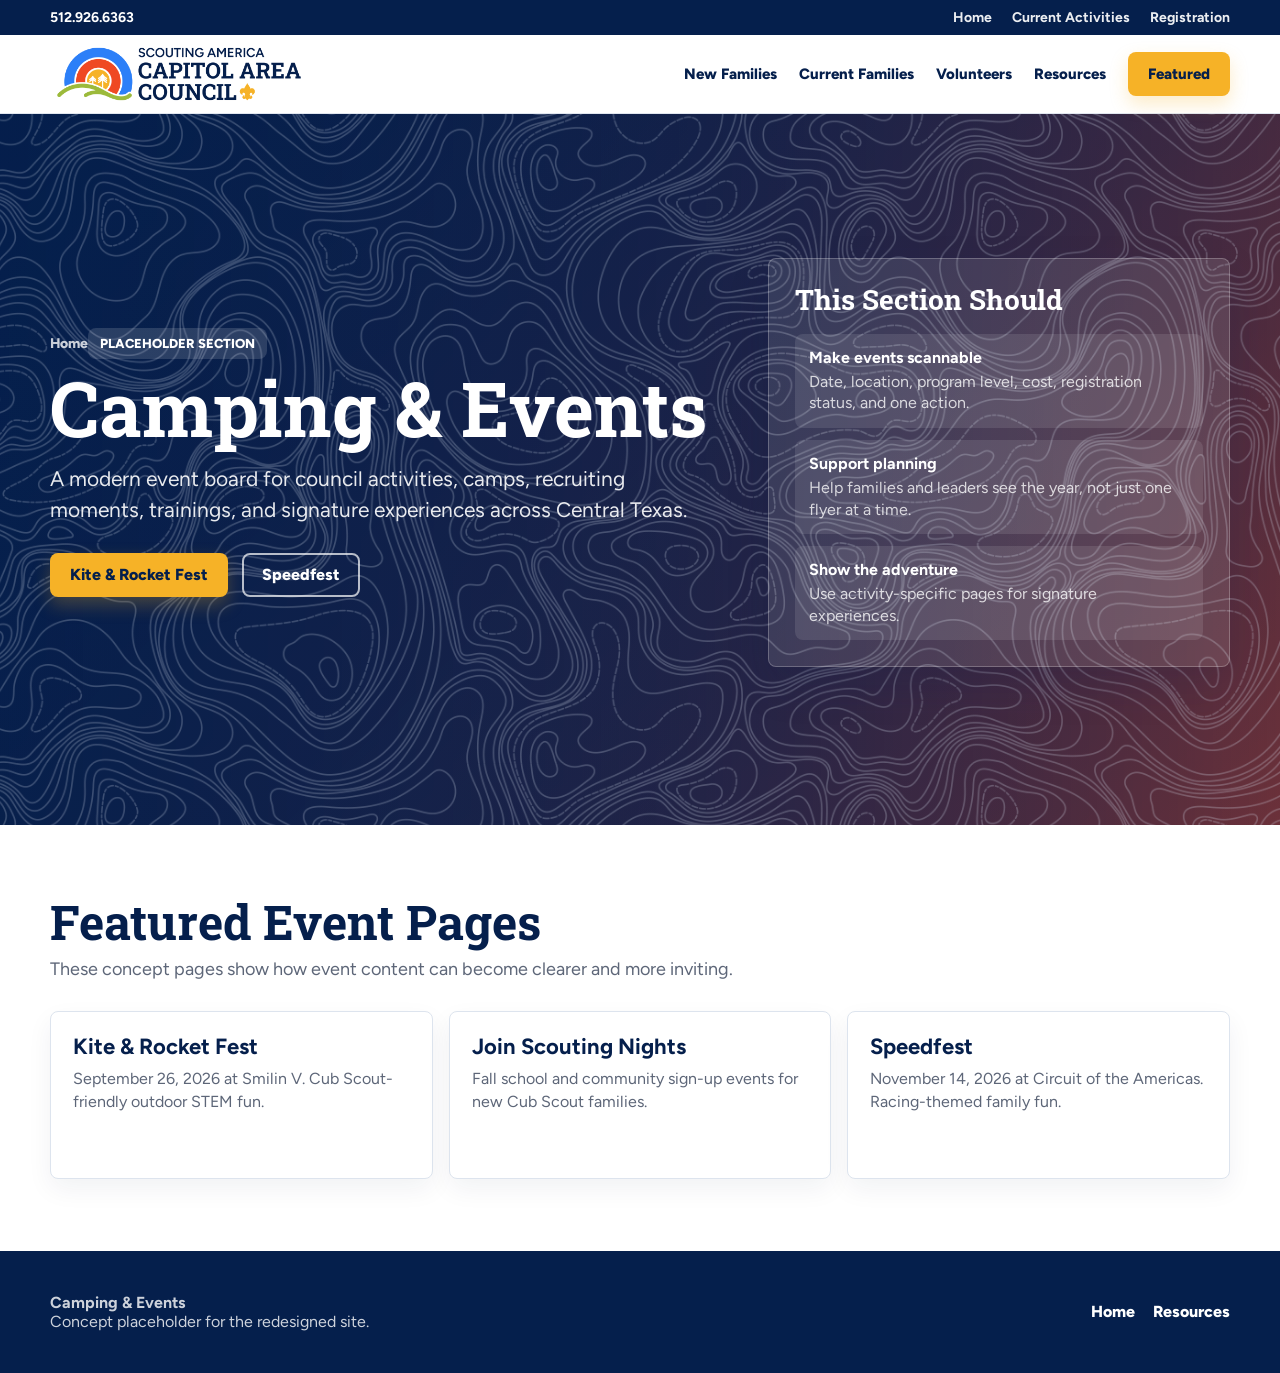
==== camping-events.html @ 3437e518 "Add section placeholders and event pages" ====
<!doctype html>
<html lang="en">
<head><meta charset="utf-8"><meta name="viewport" content="width=device-width, initial-scale=1"><title>Camping & Events | Capitol Area Council Concept</title><link rel="stylesheet" href="assets/program-pages.css"><style>:root{--accent:#EF4923;}</style></head>
<body>
  <div class="top-strip"><div class="top-strip-inner"><span>512.926.6363</span><div class="quick-links"><a href="index.html">Home</a><a href="https://www.capitolareascouting.org/activities/">Current Activities</a><a href="https://www.scoutingevent.com/">Registration</a></div></div></div>
  <header><nav class="nav"><a href="index.html"><img class="logo" src="assets/cac-logo-color-horizontal.png" alt="Scouting America Capitol Area Council"></a><div class="nav-links"><a href="new-families.html">New Families</a><a href="current-families.html">Current Families</a><a href="volunteers.html">Volunteers</a><a href="resources.html">Resources</a><a class="button primary" href="kite-and-rocket-fest.html">Featured</a></div></nav></header>
  <main><section class="hero"><div class="hero-inner"><div><a class="breadcrumb" href="index.html">Home</a><span class="eyebrow">Placeholder Section</span><h1>Camping & Events</h1><p class="hero-copy">A modern event board for council activities, camps, recruiting moments, trainings, and signature experiences across Central Texas.</p><div class="hero-actions"><a class="button primary" href="kite-and-rocket-fest.html">Kite & Rocket Fest</a><a class="button secondary" href="speedfest.html">Speedfest</a></div></div><aside class="fact-panel"><h2>This Section Should</h2><div class="facts"><div class="fact"><strong>Make events scannable</strong><span>Date, location, program level, cost, registration status, and one action.</span></div><div class="fact"><strong>Support planning</strong><span>Help families and leaders see the year, not just one flyer at a time.</span></div><div class="fact"><strong>Show the adventure</strong><span>Use activity-specific pages for signature experiences.</span></div></div></aside></div></section>
  <section><div class="section-inner"><div class="section-heading"><h2>Featured Event Pages</h2><p>These concept pages show how event content can become clearer and more inviting.</p></div><div class="grid-3"><a class="card" href="kite-and-rocket-fest.html"><h3>Kite & Rocket Fest</h3><p>September 26, 2026 at Smilin V. Cub Scout-friendly outdoor STEM fun.</p></a><a class="card" href="join-scouting-nights.html"><h3>Join Scouting Nights</h3><p>Fall school and community sign-up events for new Cub Scout families.</p></a><a class="card" href="speedfest.html"><h3>Speedfest</h3><p>November 14, 2026 at Circuit of the Americas. Racing-themed family fun.</p></a></div></div></section></main>
  <footer><div class="footer-inner"><div><strong>Camping & Events</strong><br>Concept placeholder for the redesigned site.</div><div class="footer-links"><a href="index.html">Home</a><a href="resources.html">Resources</a></div></div></footer>
</body>
</html>
---- assets/program-pages.css ----
@import url("https://fonts.googleapis.com/css2?family=Figtree:wght@400;600;700;800&family=Roboto+Slab:wght@600;700&display=swap");

:root {
  --navy: #051F4C;
  --blue: #2C7FF8;
  --green: #9CBA3B;
  --gold: #F6B227;
  --red: #EF4923;
  --ink: #14213D;
  --muted: #5D6678;
  --paper: #FFFFFF;
  --stone: #F4F6F1;
  --line: #DDE4EE;
  --accent: #2C7FF8;
  --shadow: 0 18px 44px rgba(5, 31, 76, .14);
}

* { box-sizing: border-box; }

body {
  margin: 0;
  color: var(--ink);
  font-family: Figtree, Arial, sans-serif;
  background: var(--paper);
}

a { color: inherit; text-decoration: none; }

.top-strip {
  display: flex;
  justify-content: center;
  background: var(--navy);
  color: #fff;
  font-size: 14px;
  font-weight: 700;
}

.top-strip-inner {
  width: min(1180px, calc(100% - 32px));
  display: flex;
  justify-content: space-between;
  gap: 20px;
  padding: 9px 0;
}

.quick-links {
  display: flex;
  gap: 20px;
  flex-wrap: wrap;
  opacity: .92;
}

header {
  position: sticky;
  top: 0;
  z-index: 20;
  background: rgba(255, 255, 255, .94);
  backdrop-filter: blur(14px);
  border-bottom: 1px solid rgba(221, 228, 238, .9);
}

.nav {
  width: min(1180px, calc(100% - 32px));
  min-height: 78px;
  margin: 0 auto;
  display: flex;
  align-items: center;
  justify-content: space-between;
  gap: 24px;
}

.logo {
  width: 258px;
  max-width: 42vw;
  display: block;
}

.nav-links {
  display: flex;
  align-items: center;
  gap: 22px;
  color: var(--navy);
  font-weight: 800;
  font-size: 15px;
}

.button {
  display: inline-flex;
  min-height: 44px;
  align-items: center;
  justify-content: center;
  padding: 0 18px;
  border-radius: 8px;
  border: 2px solid transparent;
  font-weight: 800;
  line-height: 1;
  white-space: nowrap;
}

.button.primary {
  background: var(--gold);
  color: var(--navy);
  box-shadow: 0 8px 18px rgba(246, 178, 39, .25);
}

.button.secondary {
  border-color: rgba(255, 255, 255, .7);
  color: #fff;
}

.button.light {
  border-color: var(--line);
  color: var(--navy);
  background: #fff;
}

.hero {
  position: relative;
  color: #fff;
  overflow: hidden;
  background:
    linear-gradient(90deg, rgba(5, 31, 76, .96), rgba(5, 31, 76, .82) 52%, rgba(5, 31, 76, .55)),
    linear-gradient(135deg, var(--navy), var(--accent));
}

.hero::before {
  content: "";
  position: absolute;
  inset: 0;
  background-image:
    linear-gradient(135deg, rgba(5, 31, 76, .2), rgba(5, 31, 76, .1)),
    url("cac-topo-white.png");
  background-size: cover, 880px auto;
  background-position: center, right center;
  opacity: .28;
}

.hero-inner {
  position: relative;
  z-index: 1;
  width: min(1180px, calc(100% - 32px));
  min-height: 560px;
  margin: 0 auto;
  display: grid;
  grid-template-columns: minmax(0, 1.04fr) minmax(300px, .72fr);
  align-items: center;
  gap: 50px;
  padding: 72px 0 86px;
}

.breadcrumb {
  display: inline-flex;
  margin-bottom: 18px;
  color: rgba(255,255,255,.78);
  font-weight: 800;
  font-size: 14px;
}

.eyebrow {
  display: inline-flex;
  width: fit-content;
  padding: 8px 12px;
  border-radius: 8px;
  background: rgba(255,255,255,.14);
  font-size: 13px;
  font-weight: 800;
  text-transform: uppercase;
}

h1, h2, h3, p { margin-top: 0; }

h1 {
  margin-bottom: 18px;
  font-family: "Roboto Slab", Georgia, serif;
  font-size: clamp(44px, 7vw, 76px);
  line-height: 1;
  letter-spacing: 0;
}

.hero-copy {
  max-width: 700px;
  margin-bottom: 28px;
  color: rgba(255,255,255,.9);
  font-size: 21px;
  line-height: 1.45;
}

.hero-actions {
  display: flex;
  gap: 14px;
  flex-wrap: wrap;
}

.fact-panel {
  padding: 26px;
  border: 1px solid rgba(255,255,255,.24);
  border-radius: 8px;
  background: rgba(255,255,255,.11);
  box-shadow: var(--shadow);
}

.fact-panel h2 {
  margin-bottom: 18px;
  color: #fff;
  font-family: "Roboto Slab", Georgia, serif;
  font-size: 28px;
  line-height: 1.1;
}

.facts {
  display: grid;
  gap: 12px;
}

.fact {
  padding: 14px;
  border-radius: 8px;
  background: rgba(255,255,255,.1);
}

.fact strong {
  display: block;
  margin-bottom: 4px;
  color: #fff;
  font-size: 16px;
}

.fact span {
  color: rgba(255,255,255,.78);
  line-height: 1.35;
}

section {
  padding: 72px 0;
}

.section-inner {
  width: min(1180px, calc(100% - 32px));
  margin: 0 auto;
}

.section-heading {
  max-width: 790px;
  margin-bottom: 28px;
}

h2 {
  margin-bottom: 8px;
  color: var(--navy);
  font-family: "Roboto Slab", Georgia, serif;
  font-size: clamp(32px, 4vw, 48px);
  line-height: 1.05;
}

.section-heading p,
.lead {
  color: var(--muted);
  font-size: 18px;
  line-height: 1.5;
}

.grid-3 {
  display: grid;
  grid-template-columns: repeat(3, minmax(0, 1fr));
  gap: 16px;
}

.grid-2 {
  display: grid;
  grid-template-columns: repeat(2, minmax(0, 1fr));
  gap: 16px;
}

.card {
  min-height: 168px;
  padding: 22px;
  border: 1px solid var(--line);
  border-radius: 8px;
  background: #fff;
  box-shadow: 0 10px 26px rgba(5, 31, 76, .06);
}

.card h3 {
  margin-bottom: 8px;
  color: var(--navy);
  font-size: 22px;
  line-height: 1.15;
}

.card p,
.card li {
  color: var(--muted);
  line-height: 1.45;
}

.card ul {
  margin: 0;
  padding-left: 20px;
}

.highlight {
  background: var(--stone);
  background-image:
    linear-gradient(rgba(255,255,255,.78), rgba(255,255,255,.78)),
    url("cac-topo-white.png");
  background-size: auto, 920px auto;
}

.steps {
  display: grid;
  grid-template-columns: repeat(4, minmax(0, 1fr));
  gap: 14px;
  counter-reset: steps;
}

.step {
  position: relative;
  min-height: 162px;
  padding: 22px;
  border-radius: 8px;
  background: #fff;
  border: 1px solid var(--line);
}

.step::before {
  counter-increment: steps;
  content: counter(steps);
  display: inline-flex;
  width: 32px;
  height: 32px;
  align-items: center;
  justify-content: center;
  margin-bottom: 16px;
  border-radius: 50%;
  background: var(--accent);
  color: #fff;
  font-weight: 800;
}

.split {
  display: grid;
  grid-template-columns: .9fr 1.1fr;
  gap: 42px;
  align-items: start;
}

.callout {
  padding: 30px;
  border-radius: 8px;
  background: var(--navy);
  color: #fff;
  background-image:
    linear-gradient(rgba(5,31,76,.9), rgba(5,31,76,.9)),
    url("cac-topo-white.png");
  background-size: auto, 720px auto;
  box-shadow: var(--shadow);
}

.callout h2 { color: #fff; }
.callout p { color: rgba(255,255,255,.84); line-height: 1.5; }

.program-nav {
  display: flex;
  flex-wrap: wrap;
  gap: 10px;
  margin-top: 22px;
}

.program-nav a {
  display: inline-flex;
  min-height: 40px;
  align-items: center;
  padding: 0 14px;
  border: 1px solid var(--line);
  border-radius: 8px;
  background: #fff;
  color: var(--navy);
  font-weight: 800;
}

footer {
  padding: 42px 0;
  background: var(--navy);
  color: rgba(255,255,255,.8);
}

.footer-inner {
  width: min(1180px, calc(100% - 32px));
  margin: 0 auto;
  display: flex;
  justify-content: space-between;
  gap: 30px;
  align-items: center;
}

.footer-links {
  display: flex;
  gap: 18px;
  flex-wrap: wrap;
  font-weight: 800;
  color: #fff;
}

@media (max-width: 980px) {
  .nav-links a:not(.button) { display: none; }
  .hero-inner, .split { grid-template-columns: 1fr; }
  .grid-3, .steps { grid-template-columns: repeat(2, minmax(0, 1fr)); }
}

@media (max-width: 640px) {
  .quick-links { display: none; }
  .top-strip-inner { justify-content: center; }
  .nav { min-height: 68px; }
  .logo { width: 210px; }
  .hero-inner { min-height: auto; padding: 54px 0 64px; }
  .grid-2, .grid-3, .steps { grid-template-columns: 1fr; }
  .footer-inner { align-items: start; flex-direction: column; }
  section { padding: 54px 0; }
}
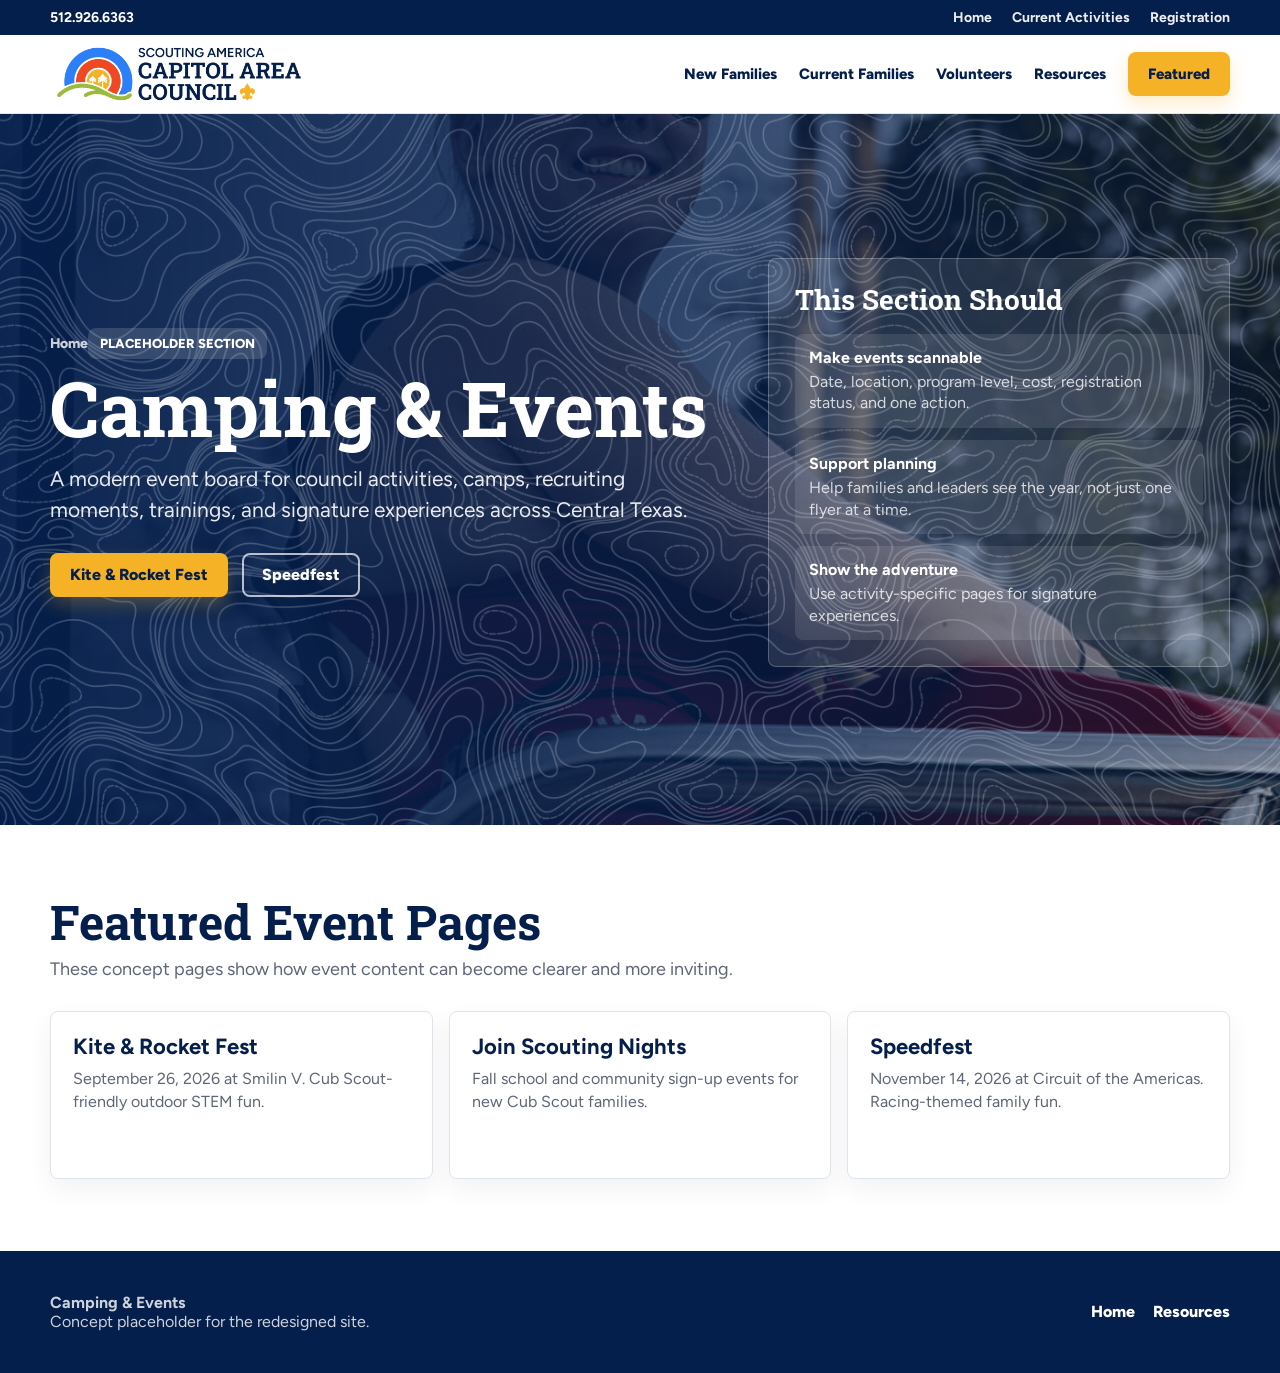
==== commit 0c5cffd3: "Add CAC Flickr photography" ====
--- a/camping-events.html
+++ b/camping-events.html
@@ -1,7 +1,7 @@
 <!doctype html>
 <html lang="en">
 <head><meta charset="utf-8"><meta name="viewport" content="width=device-width, initial-scale=1"><title>Camping & Events | Capitol Area Council Concept</title><link rel="stylesheet" href="assets/program-pages.css"><style>:root{--accent:#EF4923;}</style></head>
-<body>
+<body class="photo-summer">
   <div class="top-strip"><div class="top-strip-inner"><span>512.926.6363</span><div class="quick-links"><a href="index.html">Home</a><a href="https://www.capitolareascouting.org/activities/">Current Activities</a><a href="https://www.scoutingevent.com/">Registration</a></div></div></div>
   <header><nav class="nav"><a href="index.html"><img class="logo" src="assets/cac-logo-color-horizontal.png" alt="Scouting America Capitol Area Council"></a><div class="nav-links"><a href="new-families.html">New Families</a><a href="current-families.html">Current Families</a><a href="volunteers.html">Volunteers</a><a href="resources.html">Resources</a><a class="button primary" href="kite-and-rocket-fest.html">Featured</a></div></nav></header>
   <main><section class="hero"><div class="hero-inner"><div><a class="breadcrumb" href="index.html">Home</a><span class="eyebrow">Placeholder Section</span><h1>Camping & Events</h1><p class="hero-copy">A modern event board for council activities, camps, recruiting moments, trainings, and signature experiences across Central Texas.</p><div class="hero-actions"><a class="button primary" href="kite-and-rocket-fest.html">Kite & Rocket Fest</a><a class="button secondary" href="speedfest.html">Speedfest</a></div></div><aside class="fact-panel"><h2>This Section Should</h2><div class="facts"><div class="fact"><strong>Make events scannable</strong><span>Date, location, program level, cost, registration status, and one action.</span></div><div class="fact"><strong>Support planning</strong><span>Help families and leaders see the year, not just one flyer at a time.</span></div><div class="fact"><strong>Show the adventure</strong><span>Use activity-specific pages for signature experiences.</span></div></div></aside></div></section>
--- a/assets/program-pages.css
+++ b/assets/program-pages.css
@@ -123,6 +123,46 @@
     linear-gradient(135deg, var(--navy), var(--accent));
 }
 
+.photo-outdoor .hero {
+  background:
+    linear-gradient(90deg, rgba(5, 31, 76, .96), rgba(5, 31, 76, .82) 52%, rgba(5, 31, 76, .48)),
+    url("photo-outdoor-overnight.jpg");
+  background-size: cover;
+  background-position: center;
+}
+
+.photo-summer .hero {
+  background:
+    linear-gradient(90deg, rgba(5, 31, 76, .96), rgba(5, 31, 76, .8) 52%, rgba(5, 31, 76, .45)),
+    url("photo-summer-camp.jpg");
+  background-size: cover;
+  background-position: center;
+}
+
+.photo-speedfest .hero {
+  background:
+    linear-gradient(90deg, rgba(5, 31, 76, .96), rgba(5, 31, 76, .78) 52%, rgba(5, 31, 76, .42)),
+    url("photo-speedfest.jpg");
+  background-size: cover;
+  background-position: center;
+}
+
+.photo-steam .hero {
+  background:
+    linear-gradient(90deg, rgba(5, 31, 76, .96), rgba(5, 31, 76, .78) 52%, rgba(5, 31, 76, .44)),
+    url("photo-steam-day-camp.jpg");
+  background-size: cover;
+  background-position: center;
+}
+
+.photo-service .hero {
+  background:
+    linear-gradient(90deg, rgba(5, 31, 76, .96), rgba(5, 31, 76, .78) 52%, rgba(5, 31, 76, .44)),
+    url("photo-service.jpg");
+  background-size: cover;
+  background-position: center;
+}
+
 .hero::before {
   content: "";
   position: absolute;
